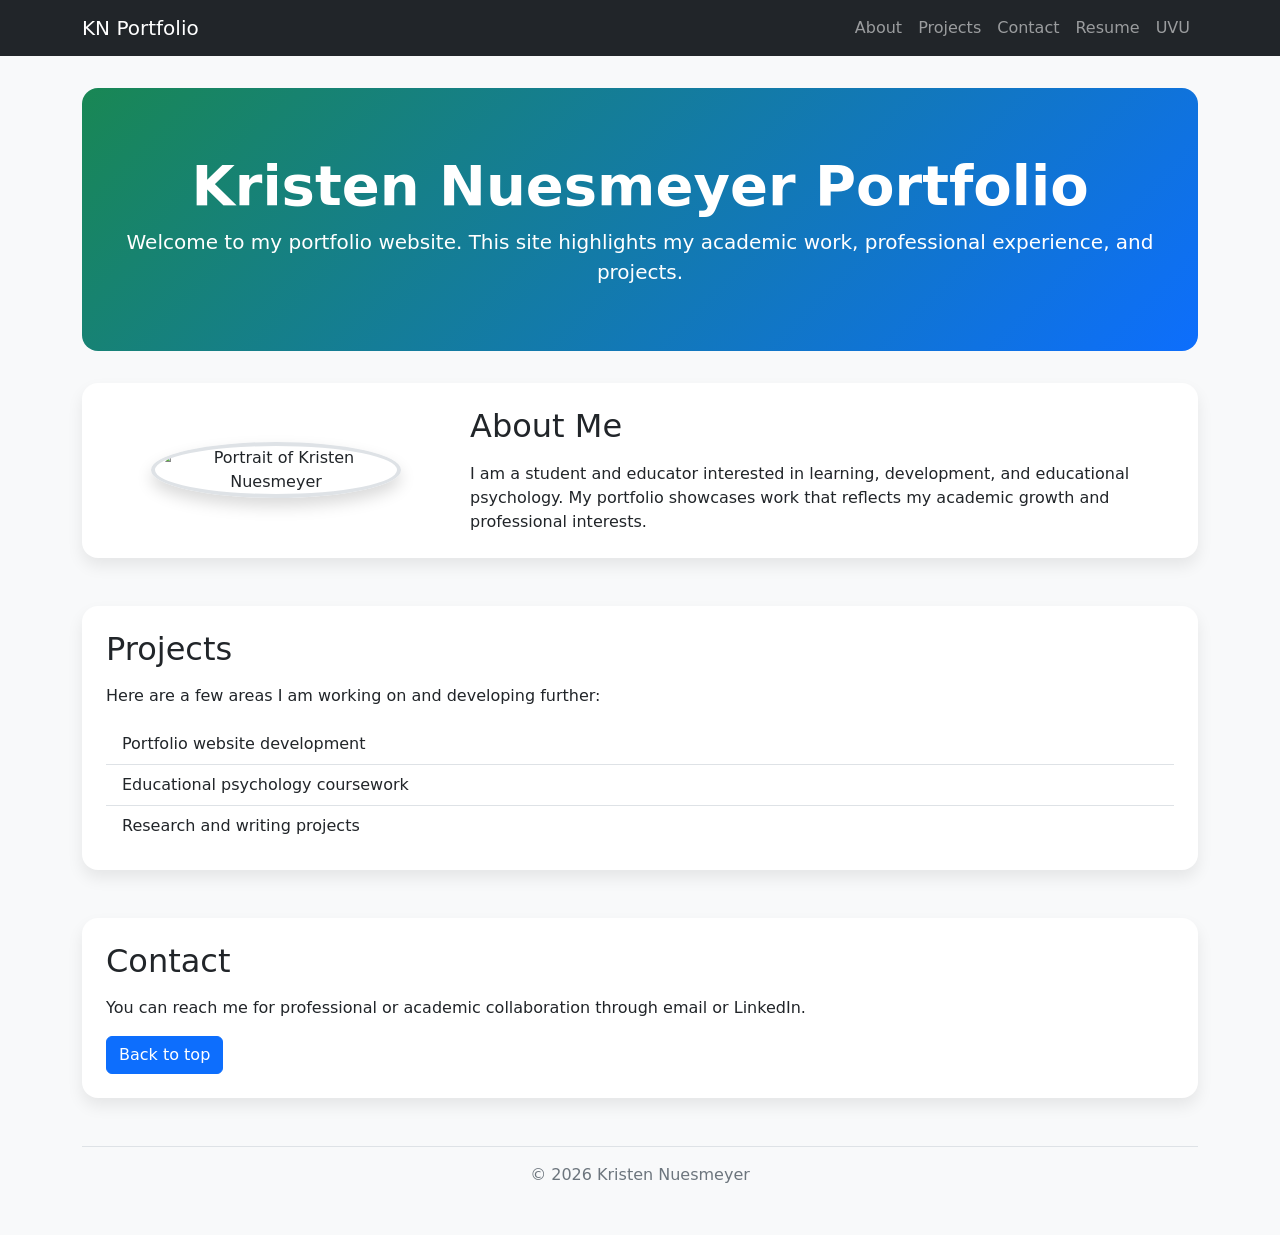
==== index.html @ a824cb59 "Update index.html Assistant Copy" ====
<!doctype html>
<html lang="en">
<head>
  <meta charset="utf-8">
  <meta name="viewport" content="width=device-width, initial-scale=1">

  <title>Kristen Nuesmeyer Portfolio</title>

  <link
    href="https://cdn.jsdelivr.net/npm/bootstrap@5.3.8/dist/css/bootstrap.min.css"
    rel="stylesheet"
    integrity="sha384-sRIl4kxILFvY47J16cr9ZwB07vP4J8+LH7qKQnuqkuIAvNWLzeN8tE5YBujZqJLB"
    crossorigin="anonymous"
  >

  <style>
    body {
      background-color: #f8f9fa;
    }

    header.hero {
      background: linear-gradient(135deg, #198754, #0d6efd);
      color: white;
      padding: 4rem 2rem;
      border-radius: 1rem;
      margin-top: 2rem;
      margin-bottom: 2rem;
      text-align: center;
    }

    .profile-image {
      max-width: 250px;
      width: 100%;
      border-radius: 50%;
      border: 4px solid #dee2e6;
      box-shadow: 0 0.5rem 1rem rgba(0, 0, 0, 0.15);
    }

    .section-card {
      border: none;
      border-radius: 1rem;
      box-shadow: 0 0.5rem 1rem rgba(0, 0, 0, 0.08);
    }

    footer {
      color: #6c757d;
    }
  </style>
</head>

<body>
  <nav class="navbar navbar-expand-lg navbar-dark bg-dark sticky-top">
    <div class="container">
      <a class="navbar-brand" href="#top">KN Portfolio</a>
      <button
        class="navbar-toggler"
        type="button"
        data-bs-toggle="collapse"
        data-bs-target="#mainNav"
        aria-controls="mainNav"
        aria-expanded="false"
        aria-label="Toggle navigation"
      >
        <span class="navbar-toggler-icon"></span>
      </button>

      <div class="collapse navbar-collapse" id="mainNav">
        <ul class="navbar-nav ms-auto">
          <li class="nav-item"><a class="nav-link" href="#about">About</a></li>
          <li class="nav-item"><a class="nav-link" href="#projects">Projects</a></li>
          <li class="nav-item"><a class="nav-link" href="#contact">Contact</a></li>
          <li class="nav-item"><a class="nav-link" href="resume.html">Resume</a></li>
          <li class="nav-item">
            <a class="nav-link" href="https://www.uvu.edu/academic-coaching" target="_blank" rel="noopener noreferrer">
              UVU
            </a>
          </li>
        </ul>
      </div>
    </div>
  </nav>

  <main class="container pb-5">
    <header class="hero" id="top">
      <h1 class="display-4 fw-bold">Kristen Nuesmeyer Portfolio</h1>
      <p class="lead mb-0">
        Welcome to my portfolio website. This site highlights my academic work,
        professional experience, and projects.
      </p>
    </header>

    <section id="about" class="mb-5">
      <div class="card section-card">
        <div class="card-body p-4">
          <div class="row align-items-center g-4">
            <div class="col-md-4 text-center">
              <img
                src="images/profile.jpg"
                alt="Portrait of Kristen Nuesmeyer"
                class="profile-image img-fluid"
              >
            </div>
            <div class="col-md-8">
              <h2 class="card-title mb-3">About Me</h2>
              <p class="card-text">
                I am a student and educator interested in learning, development,
                and educational psychology. My portfolio showcases work that
                reflects my academic growth and professional interests.
              </p>
            </div>
          </div>
        </div>
      </div>
    </section>

    <section id="projects" class="mb-5">
      <div class="card section-card">
        <div class="card-body p-4">
          <h2 class="card-title mb-3">Projects</h2>
          <p>Here are a few areas I am working on and developing further:</p>
          <ul class="list-group list-group-flush">
            <li class="list-group-item">Portfolio website development</li>
            <li class="list-group-item">Educational psychology coursework</li>
            <li class="list-group-item">Research and writing projects</li>
          </ul>
        </div>
      </div>
    </section>

    <section id="contact" class="mb-5">
      <div class="card section-card">
        <div class="card-body p-4">
          <h2 class="card-title mb-3">Contact</h2>
          <p>
            You can reach me for professional or academic collaboration through
            email or LinkedIn.
          </p>
          <a href="#top" class="btn btn-primary">Back to top</a>
        </div>
      </div>
    </section>

    <footer class="text-center pt-3 border-top">
      <p class="mb-0">&copy; 2026 Kristen Nuesmeyer</p>
    </footer>
  </main>

  <script
    src="https://cdn.jsdelivr.net/npm/bootstrap@5.3.8/dist/js/bootstrap.bundle.min.js"
    integrity="sha384-FKyoEForCGlyvwx9Hj09JcYn3nv7wiPVlz7YYwJrWVcXK/BmnVDxM+D2scQbITxI"
    crossorigin="anonymous"
  ></script>
</body>
</html>
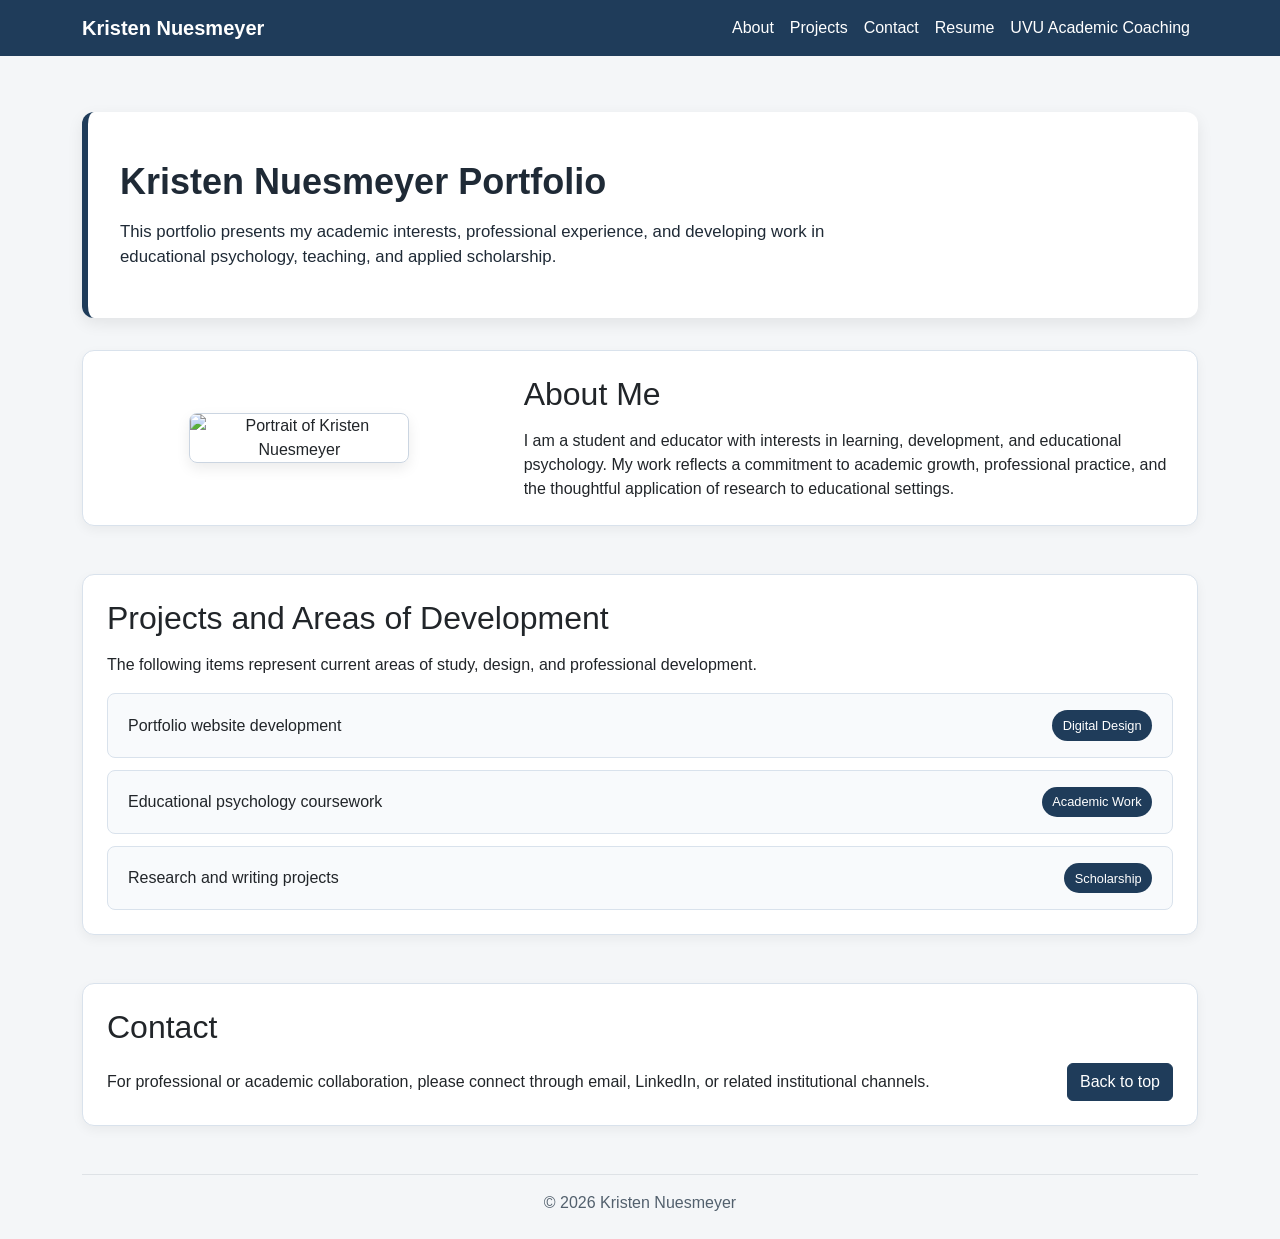
==== commit f60b1f78: "Update index.html With flexbox elements" ====
--- a/index.html
+++ b/index.html
@@ -1,11 +1,12 @@
 <!doctype html>
 <html lang="en">
 <head>
-  <meta charset="utf-8">
-  <meta name="viewport" content="width=device-width, initial-scale=1">
+  <meta charset="utf-8"> <!-- CHANGED: cleaned malformed code -->
+  <meta name="viewport" content="width=device-width, initial-scale=1"> <!-- CHANGED -->
 
   <title>Kristen Nuesmeyer Portfolio</title>
 
+  <!-- CHANGED: Bootstrap 5 CSS kept and formatted correctly -->
   <link
     href="https://cdn.jsdelivr.net/npm/bootstrap@5.3.8/dist/css/bootstrap.min.css"
     rel="stylesheet"
@@ -14,46 +15,162 @@
   >
 
   <style>
+    /* CHANGED: academic, more professional color palette */
     body {
-      background-color: #f8f9fa;
-    }
-
-    header.hero {
-      background: linear-gradient(135deg, #198754, #0d6efd);
+      background-color: #f4f6f8;
+      color: #1f2a36;
+      font-family: "Segoe UI", Tahoma, Geneva, Verdana, sans-serif;
+    }
+
+    /* CHANGED: cleaner navbar styling */
+    .navbar-custom {
+      background-color: #1f3c5a;
+    }
+
+    .navbar-custom .navbar-brand,
+    .navbar-custom .nav-link {
+      color: #ffffff;
+    }
+
+    .navbar-custom .nav-link:hover,
+    .navbar-custom .nav-link:focus {
+      color: #d6e4f0;
+    }
+
+    /* CHANGED: hero uses flexbox and toned-down styling */
+    .hero {
+      background-color: #ffffff;
+      border-left: 6px solid #1f3c5a;
+      border-radius: 0.75rem;
+      padding: 3rem 2rem;
+      margin: 2rem 0;
+      box-shadow: 0 0.35rem 1rem rgba(0, 0, 0, 0.08);
+
+      display: flex;              /* CHANGED: flexbox */
+      flex-direction: column;     /* CHANGED: flexbox */
+      justify-content: center;    /* CHANGED: flexbox */
+      gap: 1rem;                  /* CHANGED: flexbox */
+    }
+
+    .hero h1 {
+      font-size: 2.25rem;
+      margin-bottom: 0;
+    }
+
+    .hero p {
+      font-size: 1.05rem;
+      max-width: 760px;
+      margin-bottom: 0;
+    }
+
+    /* CHANGED: shared card styling is more subtle */
+    .section-card {
+      border: 1px solid #d9e2ec;
+      border-radius: 0.75rem;
+      box-shadow: 0 0.25rem 0.75rem rgba(0, 0, 0, 0.05);
+    }
+
+    /* CHANGED: about section uses flexbox instead of only Bootstrap grid */
+    .about-flex {
+      display: flex;              /* CHANGED: flexbox */
+      flex-wrap: wrap;            /* CHANGED: flexbox */
+      align-items: center;        /* CHANGED: flexbox */
+      gap: 2rem;                  /* CHANGED: flexbox */
+    }
+
+    .about-image {
+      flex: 1 1 240px;            /* CHANGED: flexbox */
+      text-align: center;
+    }
+
+    .about-content {
+      flex: 2 1 360px;            /* CHANGED: flexbox */
+    }
+
+    .profile-image {
+      max-width: 220px;
+      width: 100%;
+      border-radius: 0.5rem;      /* CHANGED: less casual than a circle */
+      border: 1px solid #cbd5e1;
+      box-shadow: 0 0.35rem 0.85rem rgba(0, 0, 0, 0.08);
+    }
+
+    /* CHANGED: project items styled with flexbox for label + emphasis */
+    .project-list {
+      display: flex;              /* CHANGED: flexbox */
+      flex-direction: column;     /* CHANGED: flexbox */
+      gap: 0.75rem;               /* CHANGED: flexbox */
+      margin-top: 1rem;
+    }
+
+    .project-item {
+      display: flex;              /* CHANGED: flexbox */
+      align-items: center;        /* CHANGED: flexbox */
+      justify-content: space-between; /* CHANGED: flexbox */
+      gap: 1rem;
+      padding: 1rem 1.25rem;
+      background-color: #f8fafc;
+      border: 1px solid #d9e2ec;
+      border-radius: 0.5rem;
+    }
+
+    .project-tag {
+      background-color: #1f3c5a;
       color: white;
-      padding: 4rem 2rem;
-      border-radius: 1rem;
-      margin-top: 2rem;
-      margin-bottom: 2rem;
-      text-align: center;
-    }
-
-    .profile-image {
-      max-width: 250px;
-      width: 100%;
-      border-radius: 50%;
-      border: 4px solid #dee2e6;
-      box-shadow: 0 0.5rem 1rem rgba(0, 0, 0, 0.15);
-    }
-
-    .section-card {
-      border: none;
-      border-radius: 1rem;
-      box-shadow: 0 0.5rem 1rem rgba(0, 0, 0, 0.08);
+      font-size: 0.8rem;
+      padding: 0.35rem 0.65rem;
+      border-radius: 999px;
+      white-space: nowrap;
+    }
+
+    /* CHANGED: contact section uses flexbox */
+    .contact-flex {
+      display: flex;              /* CHANGED: flexbox */
+      flex-wrap: wrap;            /* CHANGED: flexbox */
+      justify-content: space-between; /* CHANGED: flexbox */
+      align-items: center;        /* CHANGED: flexbox */
+      gap: 1rem;                  /* CHANGED: flexbox */
+    }
+
+    .btn-academic {
+      background-color: #1f3c5a;
+      border-color: #1f3c5a;
+      color: #ffffff;
+    }
+
+    .btn-academic:hover {
+      background-color: #163047;
+      border-color: #163047;
+      color: #ffffff;
     }
 
     footer {
-      color: #6c757d;
+      color: #52606d;
+    }
+
+    /* CHANGED: small-screen flex adjustments */
+    @media (max-width: 768px) {
+      .hero {
+        padding: 2rem 1.5rem;
+      }
+
+      .project-item,
+      .contact-flex {
+        flex-direction: column;   /* CHANGED: flexbox responsiveness */
+        align-items: flex-start;  /* CHANGED */
+      }
     }
   </style>
 </head>
 
 <body>
-  <nav class="navbar navbar-expand-lg navbar-dark bg-dark sticky-top">
-    <div class="container">
-      <a class="navbar-brand" href="#top">KN Portfolio</a>
+  <!-- CHANGED: more professional navbar label and styling -->
+  <nav class="navbar navbar-expand-lg navbar-custom sticky-top">
+    <div class="container d-flex justify-content-between align-items-center"> <!-- CHANGED: flex utility -->
+      <a class="navbar-brand fw-semibold" href="#top">Kristen Nuesmeyer</a>
+
       <button
-        class="navbar-toggler"
+        class="navbar-toggler bg-light"
         type="button"
         data-bs-toggle="collapse"
         data-bs-target="#mainNav"
@@ -64,15 +181,15 @@
         <span class="navbar-toggler-icon"></span>
       </button>
 
-      <div class="collapse navbar-collapse" id="mainNav">
-        <ul class="navbar-nav ms-auto">
+      <div class="collapse navbar-collapse justify-content-end" id="mainNav"> <!-- CHANGED: flex alignment -->
+        <ul class="navbar-nav">
           <li class="nav-item"><a class="nav-link" href="#about">About</a></li>
           <li class="nav-item"><a class="nav-link" href="#projects">Projects</a></li>
           <li class="nav-item"><a class="nav-link" href="#contact">Contact</a></li>
           <li class="nav-item"><a class="nav-link" href="resume.html">Resume</a></li>
           <li class="nav-item">
             <a class="nav-link" href="https://www.uvu.edu/academic-coaching" target="_blank" rel="noopener noreferrer">
-              UVU
+              UVU Academic Coaching
             </a>
           </li>
         </ul>
@@ -80,32 +197,35 @@
     </div>
   </nav>
 
-  <main class="container pb-5">
+  <main class="container py-4">
+    <!-- CHANGED: hero content rewritten to sound more academic -->
     <header class="hero" id="top">
-      <h1 class="display-4 fw-bold">Kristen Nuesmeyer Portfolio</h1>
-      <p class="lead mb-0">
-        Welcome to my portfolio website. This site highlights my academic work,
-        professional experience, and projects.
+      <h1 class="fw-bold">Kristen Nuesmeyer Portfolio</h1>
+      <p>
+        This portfolio presents my academic interests, professional experience,
+        and developing work in educational psychology, teaching, and applied scholarship.
       </p>
     </header>
 
     <section id="about" class="mb-5">
       <div class="card section-card">
         <div class="card-body p-4">
-          <div class="row align-items-center g-4">
-            <div class="col-md-4 text-center">
+          <div class="about-flex"> <!-- CHANGED: flexbox wrapper -->
+            <div class="about-image">
               <img
                 src="images/profile.jpg"
                 alt="Portrait of Kristen Nuesmeyer"
                 class="profile-image img-fluid"
               >
             </div>
-            <div class="col-md-8">
+
+            <div class="about-content">
               <h2 class="card-title mb-3">About Me</h2>
               <p class="card-text">
-                I am a student and educator interested in learning, development,
-                and educational psychology. My portfolio showcases work that
-                reflects my academic growth and professional interests.
+                I am a student and educator with interests in learning,
+                development, and educational psychology. My work reflects a
+                commitment to academic growth, professional practice, and the
+                thoughtful application of research to educational settings.
               </p>
             </div>
           </div>
@@ -116,13 +236,25 @@
     <section id="projects" class="mb-5">
       <div class="card section-card">
         <div class="card-body p-4">
-          <h2 class="card-title mb-3">Projects</h2>
-          <p>Here are a few areas I am working on and developing further:</p>
-          <ul class="list-group list-group-flush">
-            <li class="list-group-item">Portfolio website development</li>
-            <li class="list-group-item">Educational psychology coursework</li>
-            <li class="list-group-item">Research and writing projects</li>
-          </ul>
+          <h2 class="card-title mb-3">Projects and Areas of Development</h2> <!-- CHANGED: more academic heading -->
+          <p>
+            The following items represent current areas of study, design, and professional development.
+          </p>
+
+          <div class="project-list"> <!-- CHANGED: flexbox container -->
+            <div class="project-item">
+              <span>Portfolio website development</span>
+              <span class="project-tag">Digital Design</span>
+            </div>
+            <div class="project-item">
+              <span>Educational psychology coursework</span>
+              <span class="project-tag">Academic Work</span>
+            </div>
+            <div class="project-item">
+              <span>Research and writing projects</span>
+              <span class="project-tag">Scholarship</span>
+            </div>
+          </div>
         </div>
       </div>
     </section>
@@ -131,11 +263,15 @@
       <div class="card section-card">
         <div class="card-body p-4">
           <h2 class="card-title mb-3">Contact</h2>
-          <p>
-            You can reach me for professional or academic collaboration through
-            email or LinkedIn.
-          </p>
-          <a href="#top" class="btn btn-primary">Back to top</a>
+
+          <div class="contact-flex"> <!-- CHANGED: flexbox layout -->
+            <p class="mb-0">
+              For professional or academic collaboration, please connect through
+              email, LinkedIn, or related institutional channels.
+            </p>
+
+            <a href="#top" class="btn btn-academic">Back to top</a>
+          </div>
         </div>
       </div>
     </section>
@@ -145,6 +281,7 @@
     </footer>
   </main>
 
+  <!-- CHANGED: Bootstrap 5 bundle -->
   <script
     src="https://cdn.jsdelivr.net/npm/bootstrap@5.3.8/dist/js/bootstrap.bundle.min.js"
     integrity="sha384-FKyoEForCGlyvwx9Hj09JcYn3nv7wiPVlz7YYwJrWVcXK/BmnVDxM+D2scQbITxI"
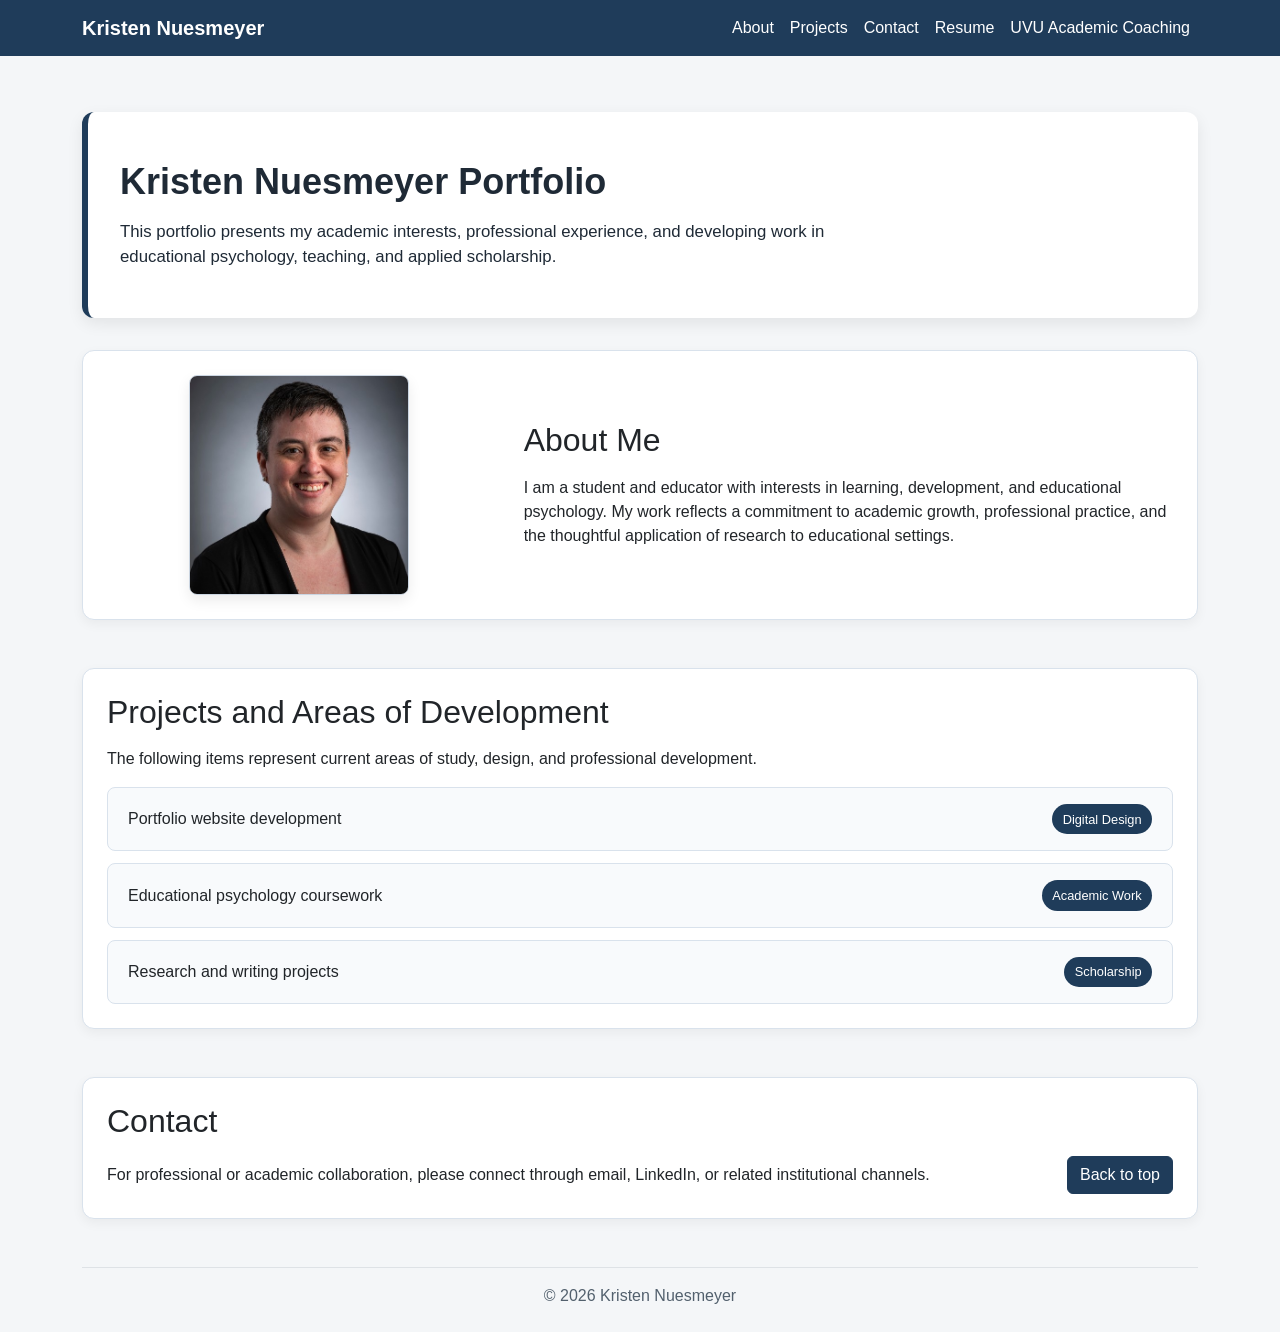
==== commit 0b0ac270: "Update index.html Add image file" ====
--- a/index.html
+++ b/index.html
@@ -1,12 +1,10 @@
 <!doctype html>
 <html lang="en">
 <head>
-  <meta charset="utf-8"> <!-- CHANGED: cleaned malformed code -->
-  <meta name="viewport" content="width=device-width, initial-scale=1"> <!-- CHANGED -->
-
+  <meta charset="utf-8">
+  <meta name="viewport" content="width=device-width, initial-scale=1">
   <title>Kristen Nuesmeyer Portfolio</title>
 
-  <!-- CHANGED: Bootstrap 5 CSS kept and formatted correctly -->
   <link
     href="https://cdn.jsdelivr.net/npm/bootstrap@5.3.8/dist/css/bootstrap.min.css"
     rel="stylesheet"
@@ -15,14 +13,12 @@
   >
 
   <style>
-    /* CHANGED: academic, more professional color palette */
     body {
       background-color: #f4f6f8;
       color: #1f2a36;
       font-family: "Segoe UI", Tahoma, Geneva, Verdana, sans-serif;
     }
 
-    /* CHANGED: cleaner navbar styling */
     .navbar-custom {
       background-color: #1f3c5a;
     }
@@ -37,7 +33,6 @@
       color: #d6e4f0;
     }
 
-    /* CHANGED: hero uses flexbox and toned-down styling */
     .hero {
       background-color: #ffffff;
       border-left: 6px solid #1f3c5a;
@@ -45,11 +40,10 @@
       padding: 3rem 2rem;
       margin: 2rem 0;
       box-shadow: 0 0.35rem 1rem rgba(0, 0, 0, 0.08);
-
-      display: flex;              /* CHANGED: flexbox */
-      flex-direction: column;     /* CHANGED: flexbox */
-      justify-content: center;    /* CHANGED: flexbox */
-      gap: 1rem;                  /* CHANGED: flexbox */
+      display: flex;
+      flex-direction: column;
+      justify-content: center;
+      gap: 1rem;
     }
 
     .hero h1 {
@@ -63,50 +57,47 @@
       margin-bottom: 0;
     }
 
-    /* CHANGED: shared card styling is more subtle */
     .section-card {
       border: 1px solid #d9e2ec;
       border-radius: 0.75rem;
       box-shadow: 0 0.25rem 0.75rem rgba(0, 0, 0, 0.05);
     }
 
-    /* CHANGED: about section uses flexbox instead of only Bootstrap grid */
     .about-flex {
-      display: flex;              /* CHANGED: flexbox */
-      flex-wrap: wrap;            /* CHANGED: flexbox */
-      align-items: center;        /* CHANGED: flexbox */
-      gap: 2rem;                  /* CHANGED: flexbox */
+      display: flex;
+      flex-wrap: wrap;
+      align-items: center;
+      gap: 2rem;
     }
 
     .about-image {
-      flex: 1 1 240px;            /* CHANGED: flexbox */
+      flex: 1 1 240px;
       text-align: center;
     }
 
     .about-content {
-      flex: 2 1 360px;            /* CHANGED: flexbox */
+      flex: 2 1 360px;
     }
 
     .profile-image {
       max-width: 220px;
       width: 100%;
-      border-radius: 0.5rem;      /* CHANGED: less casual than a circle */
+      border-radius: 0.5rem;
       border: 1px solid #cbd5e1;
       box-shadow: 0 0.35rem 0.85rem rgba(0, 0, 0, 0.08);
     }
 
-    /* CHANGED: project items styled with flexbox for label + emphasis */
     .project-list {
-      display: flex;              /* CHANGED: flexbox */
-      flex-direction: column;     /* CHANGED: flexbox */
-      gap: 0.75rem;               /* CHANGED: flexbox */
+      display: flex;
+      flex-direction: column;
+      gap: 0.75rem;
       margin-top: 1rem;
     }
 
     .project-item {
-      display: flex;              /* CHANGED: flexbox */
-      align-items: center;        /* CHANGED: flexbox */
-      justify-content: space-between; /* CHANGED: flexbox */
+      display: flex;
+      align-items: center;
+      justify-content: space-between;
       gap: 1rem;
       padding: 1rem 1.25rem;
       background-color: #f8fafc;
@@ -123,13 +114,12 @@
       white-space: nowrap;
     }
 
-    /* CHANGED: contact section uses flexbox */
     .contact-flex {
-      display: flex;              /* CHANGED: flexbox */
-      flex-wrap: wrap;            /* CHANGED: flexbox */
-      justify-content: space-between; /* CHANGED: flexbox */
-      align-items: center;        /* CHANGED: flexbox */
-      gap: 1rem;                  /* CHANGED: flexbox */
+      display: flex;
+      flex-wrap: wrap;
+      justify-content: space-between;
+      align-items: center;
+      gap: 1rem;
     }
 
     .btn-academic {
@@ -148,7 +138,6 @@
       color: #52606d;
     }
 
-    /* CHANGED: small-screen flex adjustments */
     @media (max-width: 768px) {
       .hero {
         padding: 2rem 1.5rem;
@@ -156,17 +145,15 @@
 
       .project-item,
       .contact-flex {
-        flex-direction: column;   /* CHANGED: flexbox responsiveness */
-        align-items: flex-start;  /* CHANGED */
+        flex-direction: column;
+        align-items: flex-start;
       }
     }
   </style>
 </head>
-
 <body>
-  <!-- CHANGED: more professional navbar label and styling -->
   <nav class="navbar navbar-expand-lg navbar-custom sticky-top">
-    <div class="container d-flex justify-content-between align-items-center"> <!-- CHANGED: flex utility -->
+    <div class="container d-flex justify-content-between align-items-center">
       <a class="navbar-brand fw-semibold" href="#top">Kristen Nuesmeyer</a>
 
       <button
@@ -181,7 +168,7 @@
         <span class="navbar-toggler-icon"></span>
       </button>
 
-      <div class="collapse navbar-collapse justify-content-end" id="mainNav"> <!-- CHANGED: flex alignment -->
+      <div class="collapse navbar-collapse justify-content-end" id="mainNav">
         <ul class="navbar-nav">
           <li class="nav-item"><a class="nav-link" href="#about">About</a></li>
           <li class="nav-item"><a class="nav-link" href="#projects">Projects</a></li>
@@ -198,7 +185,6 @@
   </nav>
 
   <main class="container py-4">
-    <!-- CHANGED: hero content rewritten to sound more academic -->
     <header class="hero" id="top">
       <h1 class="fw-bold">Kristen Nuesmeyer Portfolio</h1>
       <p>
@@ -210,10 +196,10 @@
     <section id="about" class="mb-5">
       <div class="card section-card">
         <div class="card-body p-4">
-          <div class="about-flex"> <!-- CHANGED: flexbox wrapper -->
+          <div class="about-flex">
             <div class="about-image">
               <img
-                src="images/profile.jpg"
+                src="kristen.jpg"
                 alt="Portrait of Kristen Nuesmeyer"
                 class="profile-image img-fluid"
               >
@@ -236,12 +222,12 @@
     <section id="projects" class="mb-5">
       <div class="card section-card">
         <div class="card-body p-4">
-          <h2 class="card-title mb-3">Projects and Areas of Development</h2> <!-- CHANGED: more academic heading -->
+          <h2 class="card-title mb-3">Projects and Areas of Development</h2>
           <p>
             The following items represent current areas of study, design, and professional development.
           </p>
 
-          <div class="project-list"> <!-- CHANGED: flexbox container -->
+          <div class="project-list">
             <div class="project-item">
               <span>Portfolio website development</span>
               <span class="project-tag">Digital Design</span>
@@ -263,13 +249,11 @@
       <div class="card section-card">
         <div class="card-body p-4">
           <h2 class="card-title mb-3">Contact</h2>
-
-          <div class="contact-flex"> <!-- CHANGED: flexbox layout -->
+          <div class="contact-flex">
             <p class="mb-0">
               For professional or academic collaboration, please connect through
               email, LinkedIn, or related institutional channels.
             </p>
-
             <a href="#top" class="btn btn-academic">Back to top</a>
           </div>
         </div>
@@ -277,11 +261,10 @@
     </section>
 
     <footer class="text-center pt-3 border-top">
-      <p class="mb-0">&copy; 2026 Kristen Nuesmeyer</p>
+      <p class="mb-0">© 2026 Kristen Nuesmeyer</p>
     </footer>
   </main>
 
-  <!-- CHANGED: Bootstrap 5 bundle -->
   <script
     src="https://cdn.jsdelivr.net/npm/bootstrap@5.3.8/dist/js/bootstrap.bundle.min.js"
     integrity="sha384-FKyoEForCGlyvwx9Hj09JcYn3nv7wiPVlz7YYwJrWVcXK/BmnVDxM+D2scQbITxI"
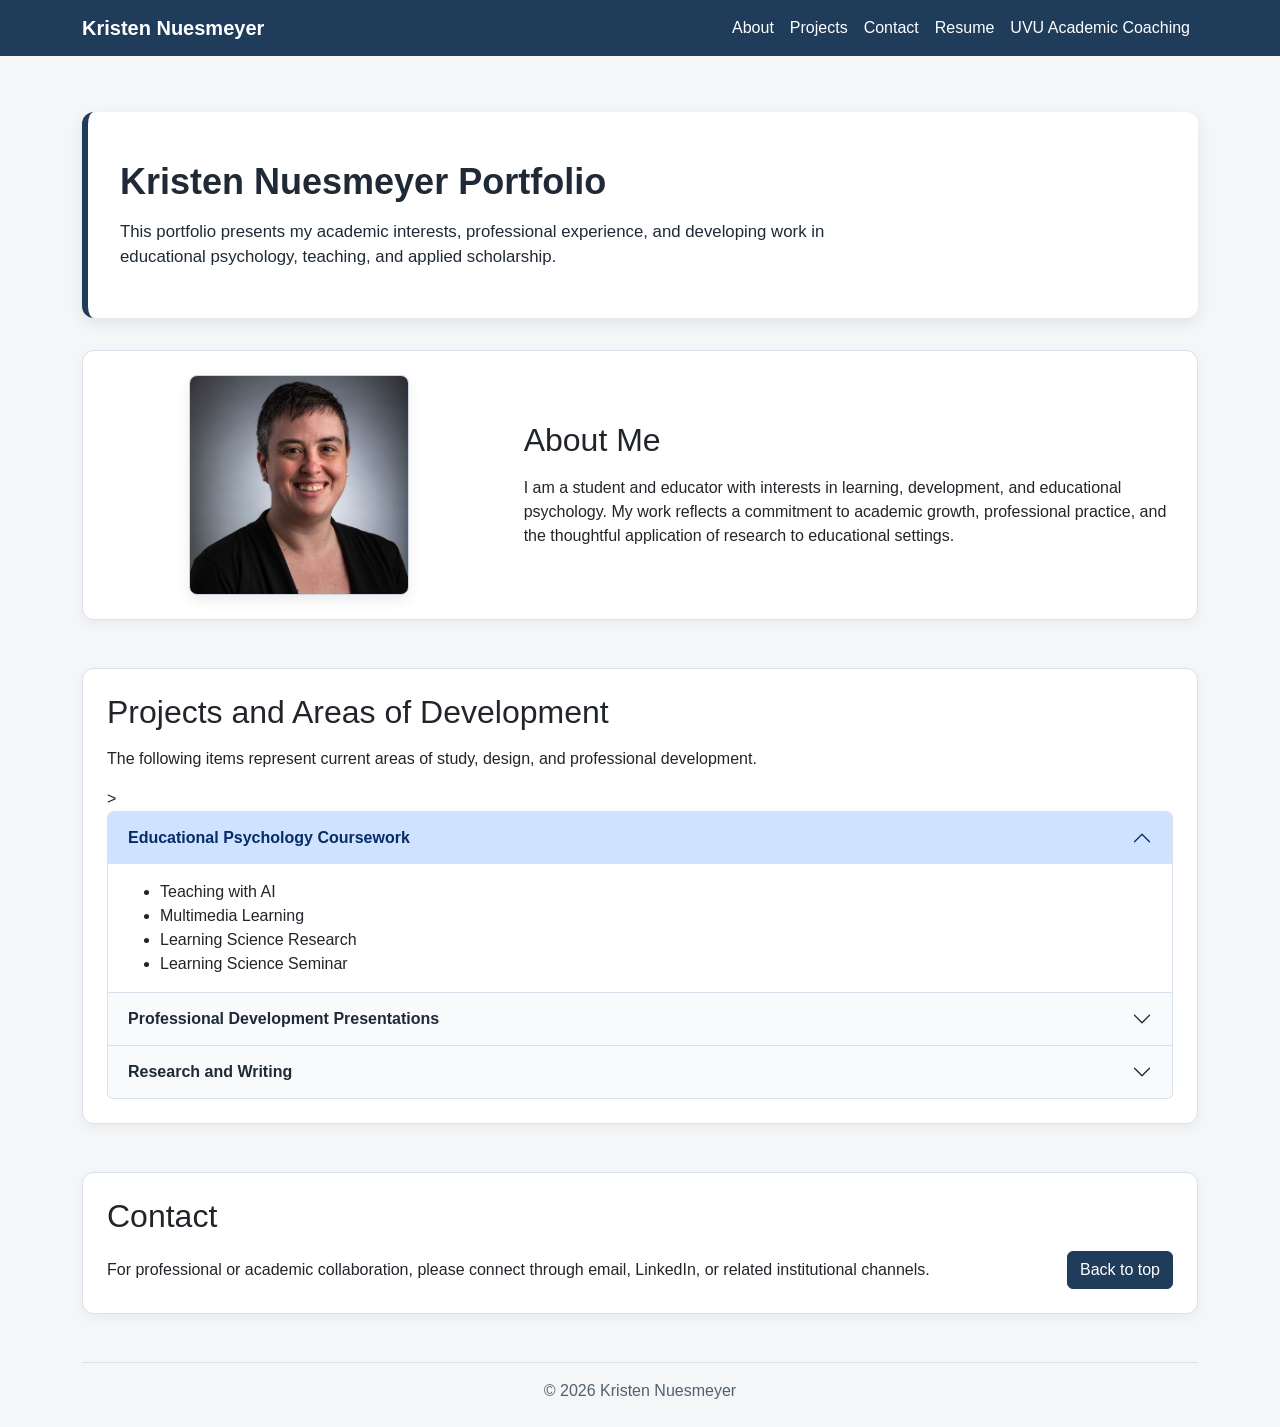
==== commit 2203f200: "Update index.html Change Prof section to accordions" ====
--- a/index.html
+++ b/index.html
@@ -63,6 +63,30 @@
       box-shadow: 0 0.25rem 0.75rem rgba(0, 0, 0, 0.05);
     }
 
+    .accordion-button {
+      font-weight: 600;
+      color: #1f2a36;
+      background-color: #f8fafc;
+    }
+
+    .accordian-button:not(.collapsed) {
+      color:#ffffff;
+      background-color: #1f3c5a;
+      box-shadow: none;
+    }
+
+    .accordion-button:focus {
+      box-shadow: 0 0 0 0.2rem rgba(31, 60, 90, 0.2);
+    }
+
+    .accordion-item {
+      border: 1px solid #d9e2ec;
+    }
+
+    .accordion-body {
+      background-color: #ffffff;
+    }
+    
     .about-flex {
       display: flex;
       flex-wrap: wrap;
@@ -226,25 +250,99 @@
           <p>
             The following items represent current areas of study, design, and professional development.
           </p>
-
-          <div class="project-list">
-            <div class="project-item">
-              <span>Portfolio website development</span>
-              <span class="project-tag">Digital Design</span>
-            </div>
-            <div class="project-item">
-              <span>Educational psychology coursework</span>
-              <span class="project-tag">Academic Work</span>
-            </div>
-            <div class="project-item">
-              <span>Research and writing projects</span>
-              <span class="project-tag">Scholarship</span>
+<!--update accordians-->>
+         <div class="accordion" id="portfolioAccordion">
+        <div class="accordion-item">
+          <h2 class="accordion-header" id="headingCoursework">
+            <button
+              class="accordion-button"
+              type="button"
+              data-bs-toggle="collapse"
+              data-bs-target="#collapseCoursework"
+              aria-expanded="true"
+              aria-controls="collapseCoursework"
+            >
+              Educational Psychology Coursework
+            </button>
+          </h2>
+          <div
+            id="collapseCoursework"
+            class="accordion-collapse collapse show"
+            aria-labelledby="headingCoursework"
+            data-bs-parent="#portfolioAccordion"
+          >
+            <div class="accordion-body">
+              <ul class="mb-0">
+                <li>Teaching with AI</li>
+                <li>Multimedia Learning</li>
+                <li>Learning Science Research</li>
+                <li>Learning Science Seminar</li>
+              </ul>
+            </div>
+          </div>
+        </div>
+
+        <div class="accordion-item">
+          <h2 class="accordion-header" id="headingProfessional">
+            <button
+              class="accordion-button collapsed"
+              type="button"
+              data-bs-toggle="collapse"
+              data-bs-target="#collapseProfessional"
+              aria-expanded="false"
+              aria-controls="collapseProfessional"
+            >
+              Professional Development Presentations
+            </button>
+          </h2>
+          <div
+            id="collapseProfessional"
+            class="accordion-collapse collapse"
+            aria-labelledby="headingProfessional"
+            data-bs-parent="#portfolioAccordion"
+          >
+            <div class="accordion-body">
+              <ul class="mb-0">
+                <li>UVULead Facilitator</li>
+                <li>Cultural Competency Facilitator</li>
+                <li>ADHD Coach Course Instructor</li>
+              </ul>
+            </div>
+          </div>
+        </div>
+
+        <div class="accordion-item">
+          <h2 class="accordion-header" id="headingResearch">
+            <button
+              class="accordion-button collapsed"
+              type="button"
+              data-bs-toggle="collapse"
+              data-bs-target="#collapseResearch"
+              aria-expanded="false"
+              aria-controls="collapseResearch"
+            >
+              Research and Writing
+            </button>
+          </h2>
+          <div
+            id="collapseResearch"
+            class="accordion-collapse collapse"
+            aria-labelledby="headingResearch"
+            data-bs-parent="#portfolioAccordion"
+          >
+            <div class="accordion-body">
+              <ul class="mb-0">
+                <li>Translating Research into Pedagogy</li>
+                <li>Higher Education Academic At-Risk Students</li>
+              </ul>
             </div>
           </div>
         </div>
       </div>
-    </section>
-
+    </div>
+  </div>
+</section> 
+  
     <section id="contact" class="mb-5">
       <div class="card section-card">
         <div class="card-body p-4">
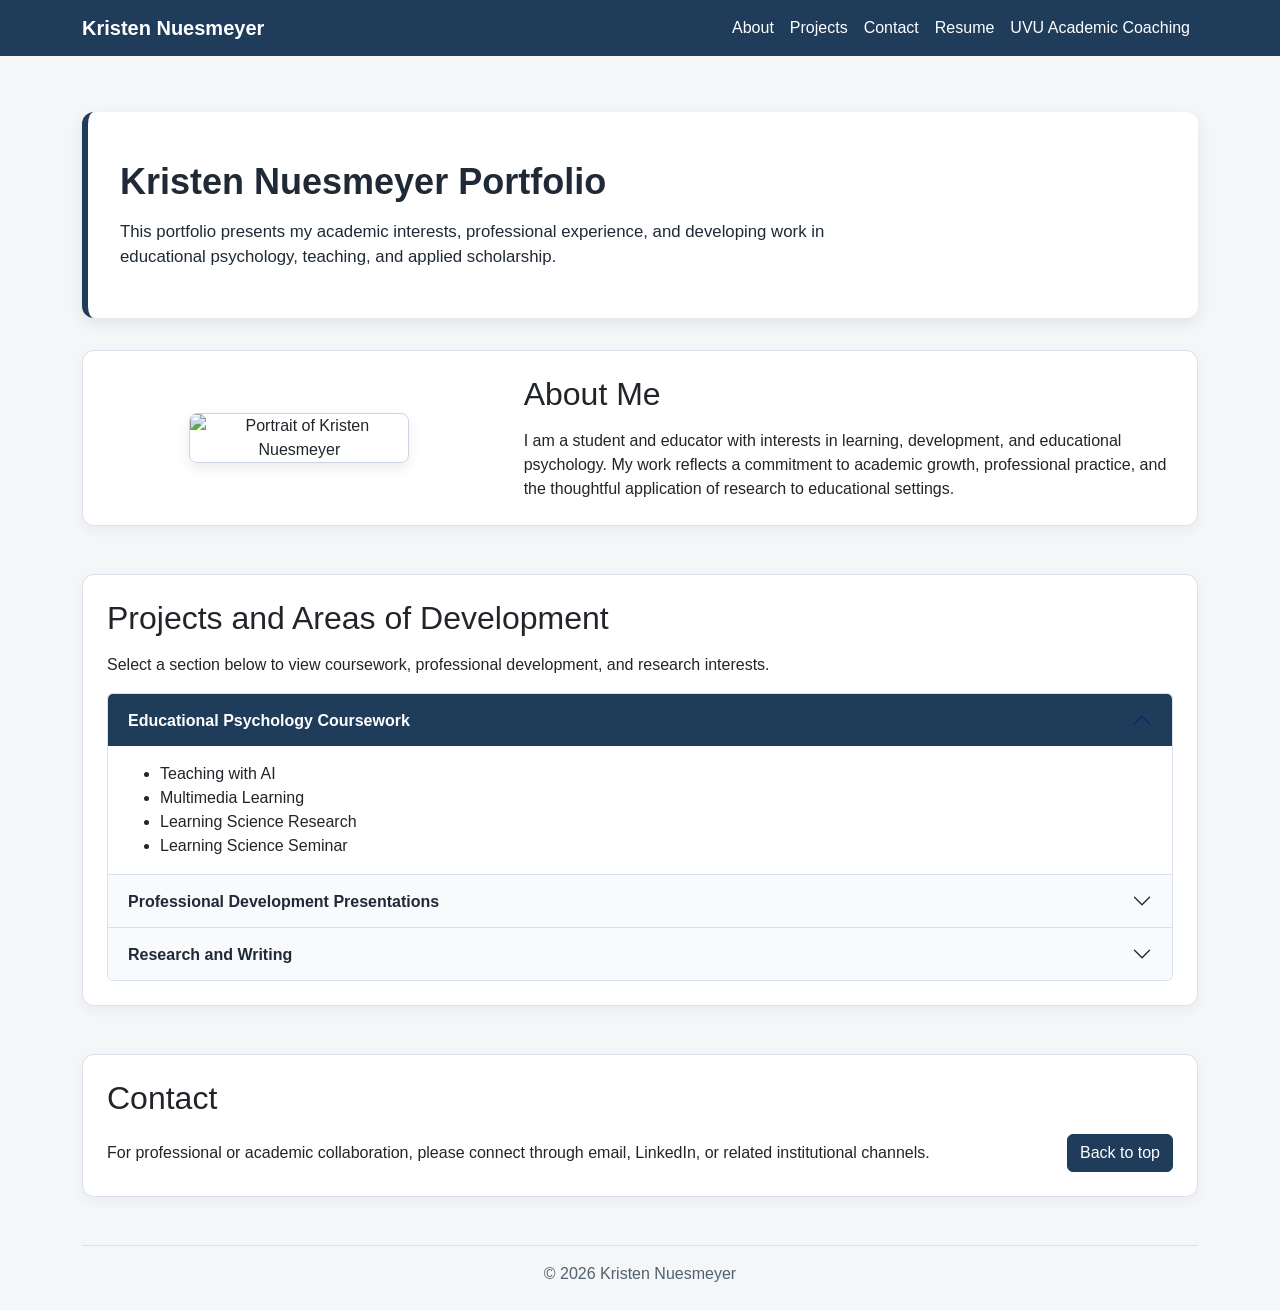
==== commit 873bd59e: "Add files via upload" ====
--- a/index.html
+++ b/index.html
@@ -63,30 +63,6 @@
       box-shadow: 0 0.25rem 0.75rem rgba(0, 0, 0, 0.05);
     }
 
-    .accordion-button {
-      font-weight: 600;
-      color: #1f2a36;
-      background-color: #f8fafc;
-    }
-
-    .accordian-button:not(.collapsed) {
-      color:#ffffff;
-      background-color: #1f3c5a;
-      box-shadow: none;
-    }
-
-    .accordion-button:focus {
-      box-shadow: 0 0 0 0.2rem rgba(31, 60, 90, 0.2);
-    }
-
-    .accordion-item {
-      border: 1px solid #d9e2ec;
-    }
-
-    .accordion-body {
-      background-color: #ffffff;
-    }
-    
     .about-flex {
       display: flex;
       flex-wrap: wrap;
@@ -111,31 +87,28 @@
       box-shadow: 0 0.35rem 0.85rem rgba(0, 0, 0, 0.08);
     }
 
-    .project-list {
-      display: flex;
-      flex-direction: column;
-      gap: 0.75rem;
-      margin-top: 1rem;
-    }
-
-    .project-item {
-      display: flex;
-      align-items: center;
-      justify-content: space-between;
-      gap: 1rem;
-      padding: 1rem 1.25rem;
+    .accordion-button {
+      font-weight: 600;
+      color: #1f2a36;
       background-color: #f8fafc;
+    }
+
+    .accordion-button:not(.collapsed) {
+      color: #ffffff;
+      background-color: #1f3c5a;
+      box-shadow: none;
+    }
+
+    .accordion-button:focus {
+      box-shadow: 0 0 0 0.2rem rgba(31, 60, 90, 0.2);
+    }
+
+    .accordion-item {
       border: 1px solid #d9e2ec;
-      border-radius: 0.5rem;
-    }
-
-    .project-tag {
-      background-color: #1f3c5a;
-      color: white;
-      font-size: 0.8rem;
-      padding: 0.35rem 0.65rem;
-      border-radius: 999px;
-      white-space: nowrap;
+    }
+
+    .accordion-body {
+      background-color: #ffffff;
     }
 
     .contact-flex {
@@ -167,7 +140,6 @@
         padding: 2rem 1.5rem;
       }
 
-      .project-item,
       .contact-flex {
         flex-direction: column;
         align-items: flex-start;
@@ -223,7 +195,7 @@
           <div class="about-flex">
             <div class="about-image">
               <img
-                src="kristen.jpg"
+                src="images/profile.jpg"
                 alt="Portrait of Kristen Nuesmeyer"
                 class="profile-image img-fluid"
               >
@@ -248,101 +220,101 @@
         <div class="card-body p-4">
           <h2 class="card-title mb-3">Projects and Areas of Development</h2>
           <p>
-            The following items represent current areas of study, design, and professional development.
+            Select a section below to view coursework, professional development, and research interests.
           </p>
-<!--update accordians-->>
-         <div class="accordion" id="portfolioAccordion">
-        <div class="accordion-item">
-          <h2 class="accordion-header" id="headingCoursework">
-            <button
-              class="accordion-button"
-              type="button"
-              data-bs-toggle="collapse"
-              data-bs-target="#collapseCoursework"
-              aria-expanded="true"
-              aria-controls="collapseCoursework"
-            >
-              Educational Psychology Coursework
-            </button>
-          </h2>
-          <div
-            id="collapseCoursework"
-            class="accordion-collapse collapse show"
-            aria-labelledby="headingCoursework"
-            data-bs-parent="#portfolioAccordion"
-          >
-            <div class="accordion-body">
-              <ul class="mb-0">
-                <li>Teaching with AI</li>
-                <li>Multimedia Learning</li>
-                <li>Learning Science Research</li>
-                <li>Learning Science Seminar</li>
-              </ul>
-            </div>
-          </div>
-        </div>
-
-        <div class="accordion-item">
-          <h2 class="accordion-header" id="headingProfessional">
-            <button
-              class="accordion-button collapsed"
-              type="button"
-              data-bs-toggle="collapse"
-              data-bs-target="#collapseProfessional"
-              aria-expanded="false"
-              aria-controls="collapseProfessional"
-            >
-              Professional Development Presentations
-            </button>
-          </h2>
-          <div
-            id="collapseProfessional"
-            class="accordion-collapse collapse"
-            aria-labelledby="headingProfessional"
-            data-bs-parent="#portfolioAccordion"
-          >
-            <div class="accordion-body">
-              <ul class="mb-0">
-                <li>UVULead Facilitator</li>
-                <li>Cultural Competency Facilitator</li>
-                <li>ADHD Coach Course Instructor</li>
-              </ul>
-            </div>
-          </div>
-        </div>
-
-        <div class="accordion-item">
-          <h2 class="accordion-header" id="headingResearch">
-            <button
-              class="accordion-button collapsed"
-              type="button"
-              data-bs-toggle="collapse"
-              data-bs-target="#collapseResearch"
-              aria-expanded="false"
-              aria-controls="collapseResearch"
-            >
-              Research and Writing
-            </button>
-          </h2>
-          <div
-            id="collapseResearch"
-            class="accordion-collapse collapse"
-            aria-labelledby="headingResearch"
-            data-bs-parent="#portfolioAccordion"
-          >
-            <div class="accordion-body">
-              <ul class="mb-0">
-                <li>Translating Research into Pedagogy</li>
-                <li>Higher Education Academic At-Risk Students</li>
-              </ul>
+
+          <div class="accordion" id="portfolioAccordion">
+            <div class="accordion-item">
+              <h2 class="accordion-header" id="headingCoursework">
+                <button
+                  class="accordion-button"
+                  type="button"
+                  data-bs-toggle="collapse"
+                  data-bs-target="#collapseCoursework"
+                  aria-expanded="true"
+                  aria-controls="collapseCoursework"
+                >
+                  Educational Psychology Coursework
+                </button>
+              </h2>
+              <div
+                id="collapseCoursework"
+                class="accordion-collapse collapse show"
+                aria-labelledby="headingCoursework"
+                data-bs-parent="#portfolioAccordion"
+              >
+                <div class="accordion-body">
+                  <ul class="mb-0">
+                    <li>Teaching with AI</li>
+                    <li>Multimedia Learning</li>
+                    <li>Learning Science Research</li>
+                    <li>Learning Science Seminar</li>
+                  </ul>
+                </div>
+              </div>
+            </div>
+
+            <div class="accordion-item">
+              <h2 class="accordion-header" id="headingProfessional">
+                <button
+                  class="accordion-button collapsed"
+                  type="button"
+                  data-bs-toggle="collapse"
+                  data-bs-target="#collapseProfessional"
+                  aria-expanded="false"
+                  aria-controls="collapseProfessional"
+                >
+                  Professional Development Presentations
+                </button>
+              </h2>
+              <div
+                id="collapseProfessional"
+                class="accordion-collapse collapse"
+                aria-labelledby="headingProfessional"
+                data-bs-parent="#portfolioAccordion"
+              >
+                <div class="accordion-body">
+                  <ul class="mb-0">
+                    <li>UVULead Facilitator</li>
+                    <li>Cultural Competency Facilitator</li>
+                    <li>ADHD Coach Course Instructor</li>
+                  </ul>
+                </div>
+              </div>
+            </div>
+
+            <div class="accordion-item">
+              <h2 class="accordion-header" id="headingResearch">
+                <button
+                  class="accordion-button collapsed"
+                  type="button"
+                  data-bs-toggle="collapse"
+                  data-bs-target="#collapseResearch"
+                  aria-expanded="false"
+                  aria-controls="collapseResearch"
+                >
+                  Research and Writing
+                </button>
+              </h2>
+              <div
+                id="collapseResearch"
+                class="accordion-collapse collapse"
+                aria-labelledby="headingResearch"
+                data-bs-parent="#portfolioAccordion"
+              >
+                <div class="accordion-body">
+                  <ul class="mb-0">
+                    <li>Translating Research into Pedagogy</li>
+                    <li>Higher Education Academic At-Risk Students</li>
+                  </ul>
+                </div>
+              </div>
             </div>
           </div>
         </div>
       </div>
-    </div>
-  </div>
-</section> 
-  
+    </section>
+
     <section id="contact" class="mb-5">
       <div class="card section-card">
         <div class="card-body p-4">
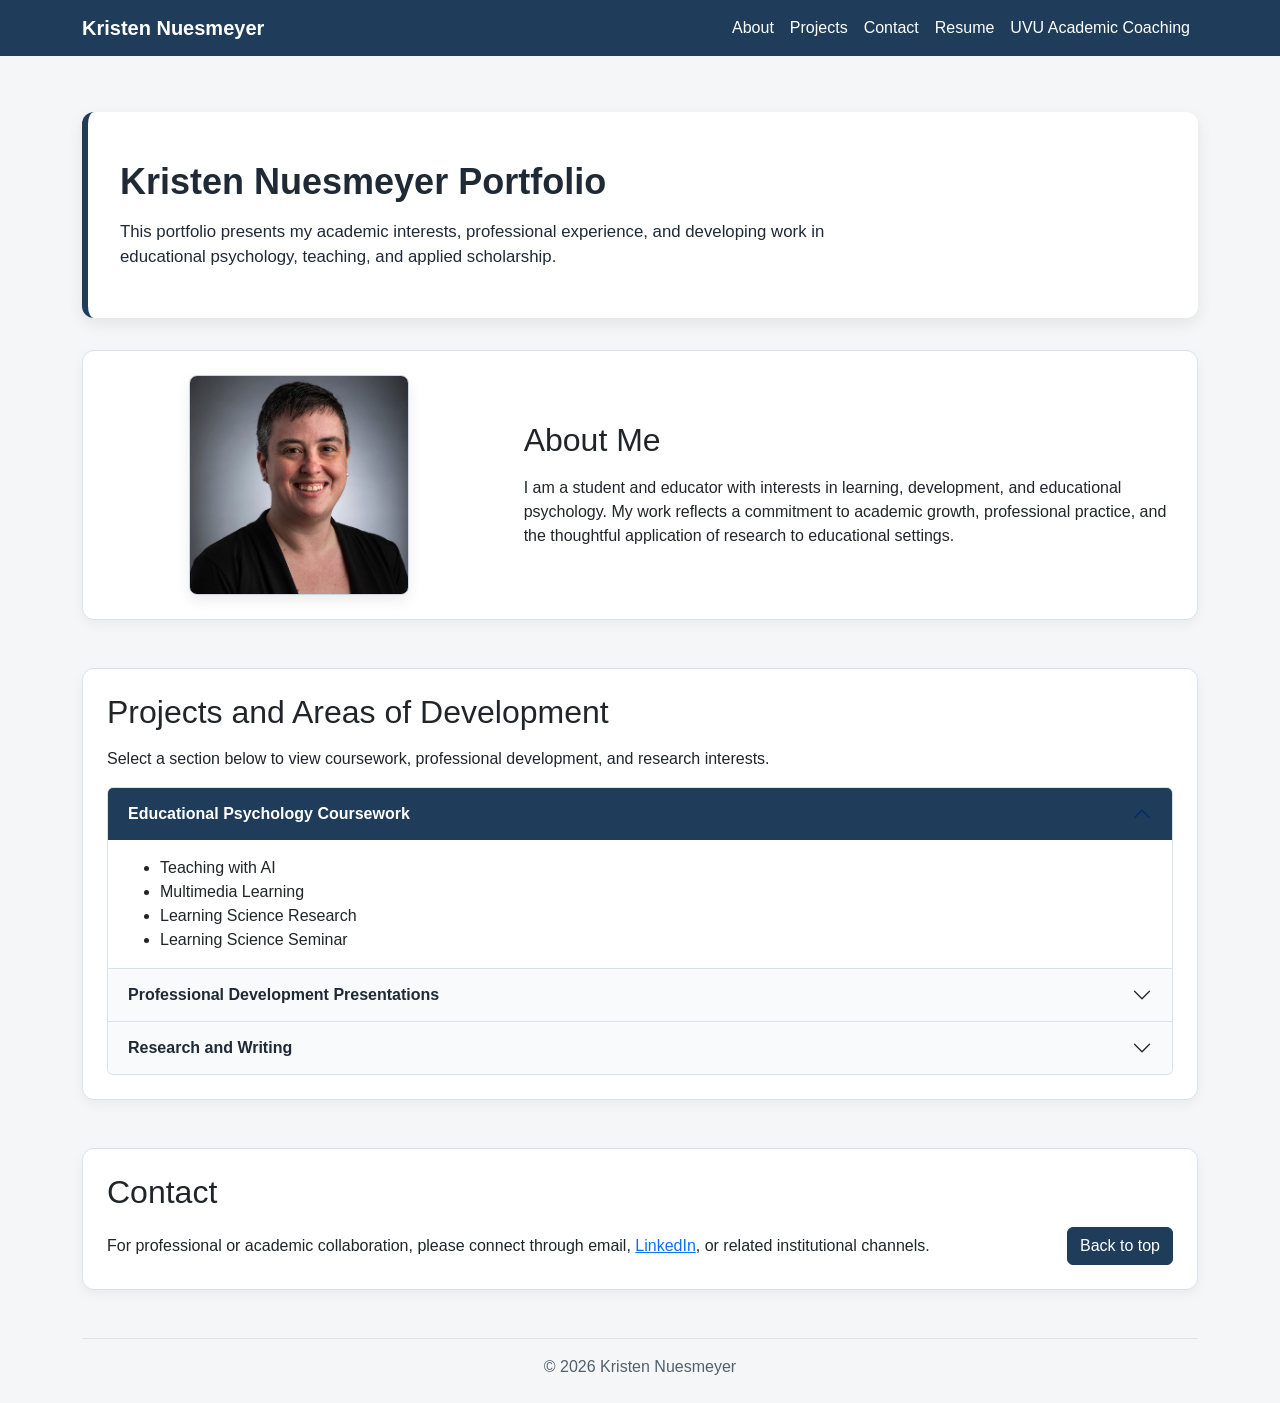
==== commit 417ddb3f: "Update index.html Image connected; LinkedIn hyperlink added" ====
--- a/index.html
+++ b/index.html
@@ -195,7 +195,7 @@
           <div class="about-flex">
             <div class="about-image">
               <img
-                src="images/profile.jpg"
+                src="kristen.jpg"
                 alt="Portrait of Kristen Nuesmeyer"
                 class="profile-image img-fluid"
               >
@@ -322,7 +322,7 @@
           <div class="contact-flex">
             <p class="mb-0">
               For professional or academic collaboration, please connect through
-              email, LinkedIn, or related institutional channels.
+              email, <a href="https://www.linkedin.com/in/kristen-nuesmeyer-0757543/" target= "_blank" rel="noopener">LinkedIn</a>, or related institutional channels.
             </p>
             <a href="#top" class="btn btn-academic">Back to top</a>
           </div>
